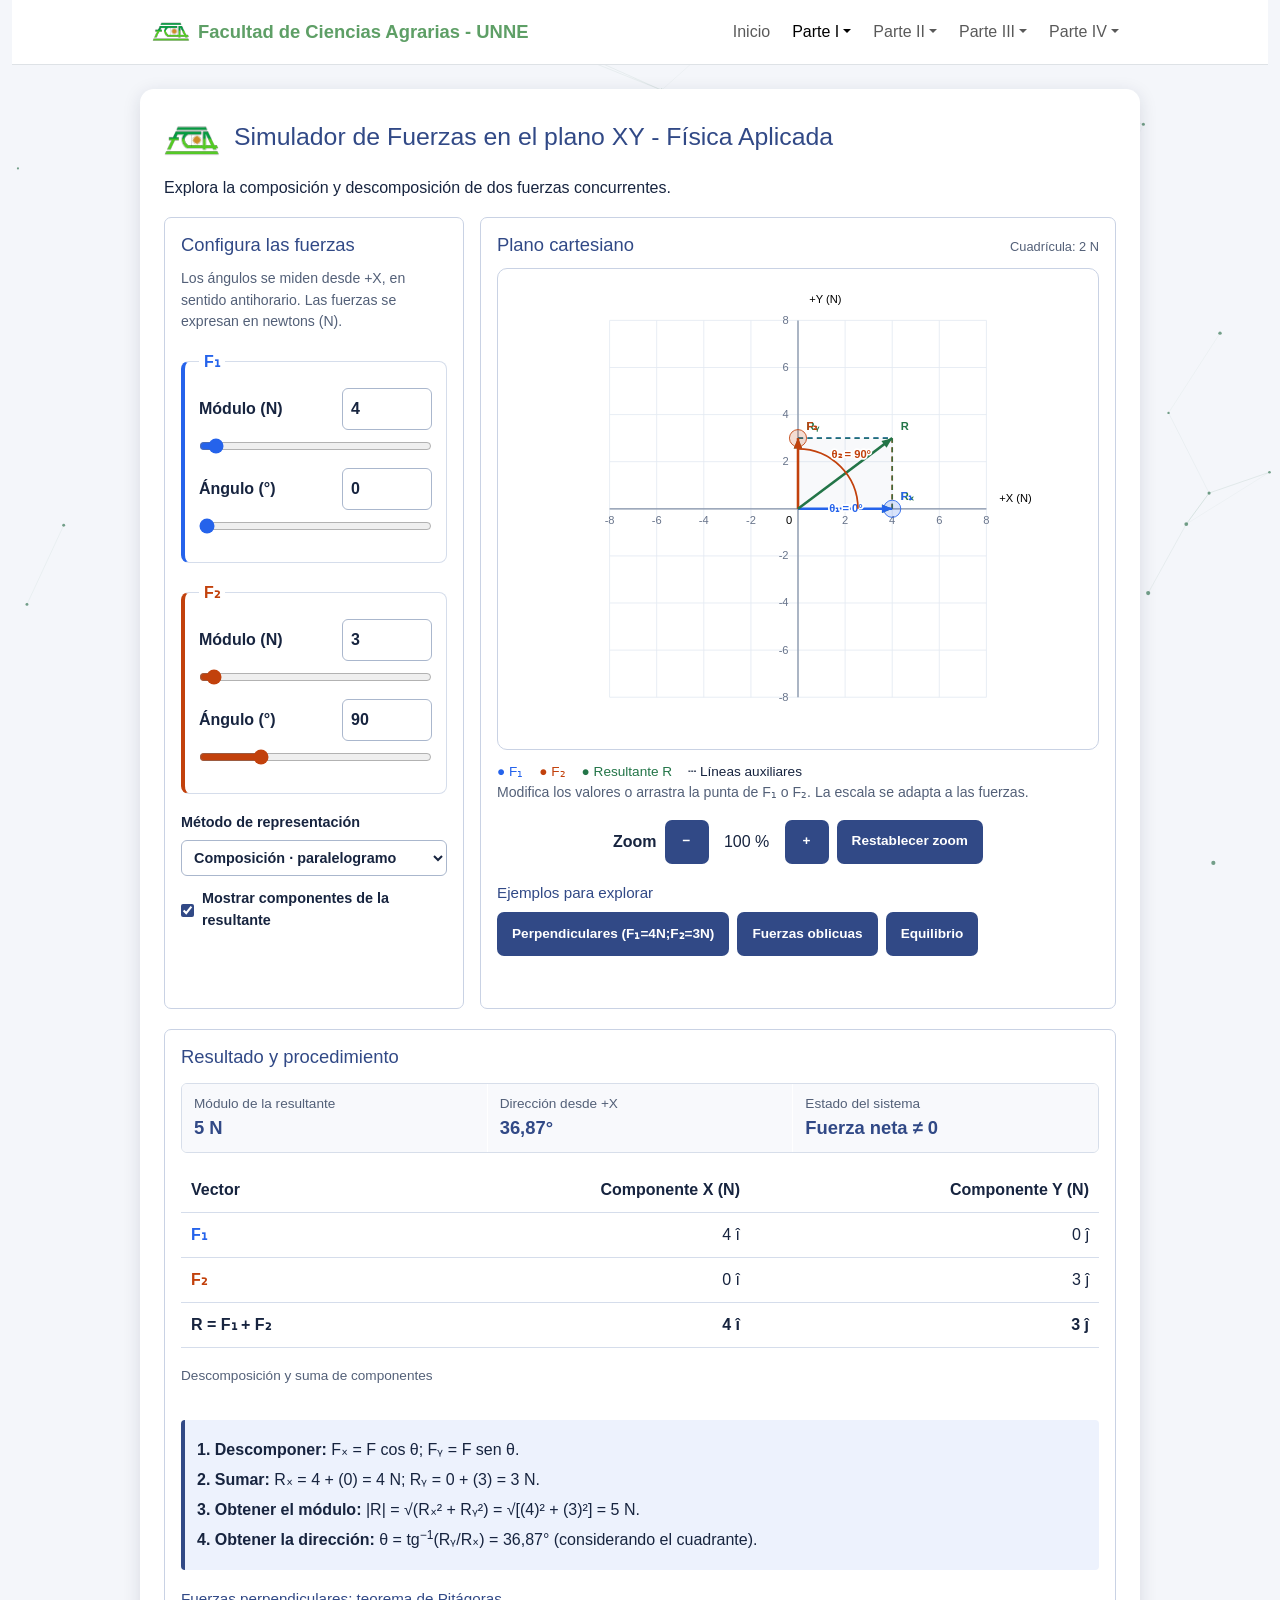
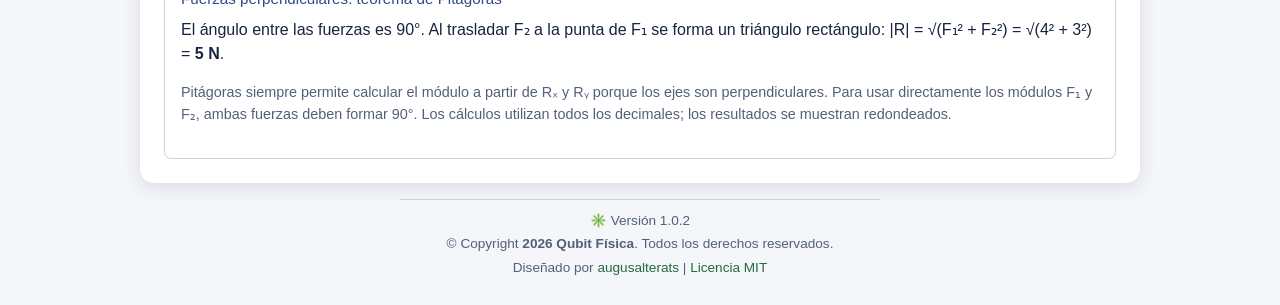
==== fuerzas.html @ 353f34c0 "fuerzas" ====
<!doctype html>
<html lang="es">
<head>
<meta charset="utf-8"><meta name="viewport" content="width=device-width, initial-scale=1">
<title>Fuerzas en el plano XY | Física Aplicada</title>
<link rel="icon" href="icoQubit.svg" type="image/svg+xml">
<meta name="description" content="Compone y descompone fuerzas concurrentes en el plano XY con un simulador interactivo de Física Aplicada.">
<link href="https://cdn.jsdelivr.net/npm/bootstrap@5.3.3/dist/css/bootstrap.min.css" rel="stylesheet">
<link rel="stylesheet" href="fuerzas.css">
<link rel="stylesheet" href="responsive.css">
</head>
<body>
<canvas id="particulas" aria-hidden="true"></canvas>
<nav class="navbar navbar-expand-xl bg-white border-bottom barra-sitio" aria-label="Navegación principal">
  <div class="container">
    <a class="navbar-brand d-flex align-items-center gap-2 fw-bold" href="index.html"><img src="logoQubit.svg" alt=""><span>Facultad de Ciencias Agrarias - UNNE</span></a>
    <button class="navbar-toggler" type="button" data-bs-toggle="collapse" data-bs-target="#menuPrincipal" aria-controls="menuPrincipal" aria-expanded="false" aria-label="Abrir o cerrar navegación">
        <span class="navbar-toggler-icon"></span>
      </button>
      <div class="collapse navbar-collapse" id="menuPrincipal">
      <div class="navbar-nav ms-auto gap-1">
      <a class="nav-link" href="index.html">Inicio</a>
      <div class="nav-item dropdown">
        <button class="nav-link dropdown-toggle active" type="button" data-bs-toggle="dropdown" aria-expanded="false">Parte I</button>
        <ul class="dropdown-menu menu-parte">
          <li><h6 class="dropdown-header titulo-parte">MECÁNICA</h6></li>
          <li><hr class="dropdown-divider"></li>
          <li><h6 class="dropdown-header">UNIDAD 1 - MEDICIONES</h6></li>
          <li><a class="dropdown-item" href="vernier.html">Calibre Vernier</a></li>
          <li><a class="dropdown-item" href="micrometro.html">Micrómetro</a></li>
          <li><a class="dropdown-item" href="pipeta.html">Pipeta graduada</a></li>
          <li><a class="dropdown-item" href="probeta.html">Probeta graduada</a></li>
          <li><hr class="dropdown-divider"></li>
          <li><h6 class="dropdown-header">UNIDAD 2 - ESTÁTICA</h6></li>
          <li><span class="dropdown-item active" aria-current="page">Fuerzas en el plano XY</span></li>
          <li><hr class="dropdown-divider"></li>
          <li><h6 class="dropdown-header">UNIDAD 3 - CINEMÁTICA</h6></li>
          <li><button class="dropdown-item" type="button" disabled>Próximamente</button></li>
          <li><hr class="dropdown-divider"></li>
          <li><h6 class="dropdown-header">UNIDAD 4 - DINÁMICA</h6></li>
          <li><button class="dropdown-item" type="button" disabled>Próximamente</button></li>
          <li><hr class="dropdown-divider"></li>
          <li><h6 class="dropdown-header">UNIDAD 5 - TRABAJO Y ENERGÍA</h6></li>
          <li><button class="dropdown-item" type="button" disabled>Próximamente</button></li>
        </ul>
      </div>
      <div class="nav-item dropdown">
        <button class="nav-link dropdown-toggle" type="button" data-bs-toggle="dropdown" aria-expanded="false">Parte II</button>
        <ul class="dropdown-menu menu-parte">
          <li><h6 class="dropdown-header titulo-parte">ESTÁTICA Y DINÁMICA DE LOS FLUIDOS</h6></li>
          <li><hr class="dropdown-divider"></li>
          <li><h6 class="dropdown-header">UNIDAD 6 - HIDROSTÁTICA</h6></li>
          <li><button class="dropdown-item" type="button" disabled>Próximamente</button></li>
          <li><hr class="dropdown-divider"></li>
          <li><h6 class="dropdown-header">UNIDAD 7 - HIDRODINÁMICA</h6></li>
          <li><button class="dropdown-item" type="button" disabled>Próximamente</button></li>
          <li><hr class="dropdown-divider"></li>
          <li><h6 class="dropdown-header">UNIDAD 8 - FENÓMENOS DE TRANSPORTE</h6></li>
          <li><button class="dropdown-item" type="button" disabled>Próximamente</button></li>
          <li><hr class="dropdown-divider"></li>
          <li><h6 class="dropdown-header">UNIDAD 9 - FENÓMENOS DE SUPERFICIE</h6></li>
          <li><button class="dropdown-item" type="button" disabled>Próximamente</button></li>
        </ul>
      </div>
      <div class="nav-item dropdown">
        <button class="nav-link dropdown-toggle" type="button" data-bs-toggle="dropdown" aria-expanded="false">Parte III</button>
        <ul class="dropdown-menu menu-parte">
          <li><h6 class="dropdown-header titulo-parte">CALOR Y TERMODINÁMICA</h6></li>
          <li><hr class="dropdown-divider"></li>
          <li><h6 class="dropdown-header">UNIDAD 10 - CALOR Y TEMPERATURA</h6></li>
          <li><button class="dropdown-item" type="button" disabled>Próximamente</button></li>
          <li><hr class="dropdown-divider"></li>
          <li><h6 class="dropdown-header">UNIDAD 11 - TRABAJO EN TERMODINÁMICA</h6></li>
          <li><button class="dropdown-item" type="button" disabled>Próximamente</button></li>
        </ul>
      </div>
      <div class="nav-item dropdown">
        <button class="nav-link dropdown-toggle" type="button" data-bs-toggle="dropdown" aria-expanded="false">Parte IV</button>
        <ul class="dropdown-menu menu-parte">
          <li><h6 class="dropdown-header titulo-parte">ELECTRICIDAD Y MAGNETISMO</h6></li>
          <li><hr class="dropdown-divider"></li>
          <li><h6 class="dropdown-header">UNIDAD 12 - CAMPO ELÉCTRICO</h6></li>
          <li><button class="dropdown-item" type="button" disabled>Próximamente</button></li>
          <li><hr class="dropdown-divider"></li>
          <li><h6 class="dropdown-header">UNIDAD 13 - CIRCUITOS DE CORRIENTE CONTINUA</h6></li>
          <li><button class="dropdown-item" type="button" disabled>Próximamente</button></li>
          <li><hr class="dropdown-divider"></li>
          <li><h6 class="dropdown-header">UNIDAD 14 - CAMPO MAGNÉTICO Y FEM INDUCIDA</h6></li>
          <li><button class="dropdown-item" type="button" disabled>Próximamente</button></li>
          <li><hr class="dropdown-divider"></li>
          <li><h6 class="dropdown-header">UNIDAD 15 - ONDAS Y ESPECTRO ELECTROMAGNÉTICO</h6></li>
          <li><button class="dropdown-item" type="button" disabled>Próximamente</button></li>
        </ul>
      </div>
    </div>
  </div>
    </div>
  </nav>
<div class="pantalla-carga" id="pantallaCarga" role="status" aria-live="polite">
  <img class="gif-qubit" src="qubit.gif" alt="Qubit">
  <span class="spinner" aria-hidden="true"></span>
  <span>Cargando simulador de fuerzas...</span>
</div>
<main inert>
<header class="encabezado"><img class="instrumento-icono" src="logoQubit.svg" alt=""><h1>Simulador de Fuerzas en el plano XY - Física Aplicada</h1></header>
<p>Explora la composición y descomposición de dos fuerzas concurrentes.</p>
<div class="layout">
<section class="panel controles" aria-label="Configuración de fuerzas">
<h2>Configura las fuerzas</h2><p>Los ángulos se miden desde +X, en sentido antihorario. Las fuerzas se expresan en newtons (N).</p>
<div id="controles"></div>
<label class="vista">Método de representación<select id="metodo"><option value="paralelogramo">Composición · paralelogramo</option><option value="componentes">Descomposición · componentes XY</option><option value="triangulo">Composición · punta a cola</option></select></label>
<label class="check"><input type="checkbox" id="componentes" checked> Mostrar componentes de la resultante</label>
<button id="restablecer" class="reiniciar">Restablecer</button>
</section>
<section class="panel grafico" aria-label="Representación gráfica">
<div class="cabecera"><h2>Plano cartesiano</h2><span id="escala"></span></div>
<svg id="plano" viewBox="0 0 700 560" role="img" aria-labelledby="tituloPlano descripcionPlano"><title id="tituloPlano">Suma vectorial de fuerzas</title><desc id="descripcionPlano">Fuerzas y resultante sobre los ejes X e Y.</desc></svg>

<div class="leyenda"><span class="f1">● F₁</span><span class="f2">● F₂</span><span class="r">● Resultante R</span><span>┄ Líneas auxiliares</span></div>
<p class="ayuda">Modifica los valores o arrastra la punta de F₁ o F₂. La escala se adapta a las fuerzas.</p>
<div class="zoom-controles" role="group" aria-label="Zoom del gráfico">
<span>Zoom</span>
<button type="button" id="zoomAlejar" aria-label="Alejar gráfico" aria-controls="plano">−</button>
<output id="zoomNivel" aria-live="polite">100 %</output>
<button type="button" id="zoomAcercar" aria-label="Acercar gráfico" aria-controls="plano">+</button>
<button type="button" id="zoomRestablecer" aria-controls="plano">Restablecer zoom</button>
</div>
<h3>Ejemplos para explorar</h3>
<div class="ejemplos"><button data-ejemplo="rectangulo">Perpendiculares (F₁=4N;F₂=3N)</button><button data-ejemplo="oblicuas">Fuerzas oblicuas</button><button data-ejemplo="equilibrio">Equilibrio</button></div>
</section>
</div>
<section class="panel resultados" aria-label="Resultados del cálculo"><h2>Resultado y procedimiento</h2><div id="resumen" class="resumen" aria-live="polite"></div><div class="tabla"><table><caption>Descomposición y suma de componentes</caption><thead><tr><th>Vector</th><th>Componente X (N)</th><th>Componente Y (N)</th></tr></thead><tbody id="tabla"></tbody></table></div><div id="procedimiento"></div></section>
</main>
<footer>
  <hr class="separador-version">
  <p><span class="icono-version">✳️</span> Versión <span data-app-version></span></p>
  <p>© Copyright <strong>2026 Qubit Física</strong>. Todos los derechos reservados.</p>
  <p>Diseñado por <a href="https://github.com/qubitfisica">augusalterats</a> | <a href="https://qubitfisica.com.ar/LICENSE.md">Licencia MIT</a></p>
</footer>
<script src="fuerzas.js"></script>
<script src="https://cdn.jsdelivr.net/npm/bootstrap@5.3.3/dist/js/bootstrap.bundle.min.js"></script>
<script src="particulas.js"></script>
<script src="version.js"></script>
<script>window.addEventListener('load', () => setTimeout(() => { document.querySelector('#pantallaCarga').classList.add('oculta'); document.querySelector('main').removeAttribute('inert'); }, 1000));</script>
</body></html>
---- fuerzas.css ----
:root{color-scheme:light;--tinta:#17243f;--azul:#314986;--verde:#236943;--linea:#d5ddeb;--f1:#2563eb;--f2:#c2410c;--r:#237548}*{box-sizing:border-box}body{margin:0;background:#f4f6fa;color:var(--tinta);font-family:Arial,sans-serif;line-height:1.5}a{color:var(--azul)}main{max-width:1180px;margin:32px auto;padding:0 20px}header{margin-bottom:24px}header p{color:#536078;margin:8px 0}.sobrelinea{color:var(--verde)!important;font-size:.8rem;font-weight:bold;letter-spacing:.08em}h1{font-size:clamp(1.8rem,4vw,2.5rem);color:var(--azul);margin:0}h2{font-size:1.2rem;margin:0 0 12px}h3{font-size:.95rem;margin:20px 0 10px}.layout{display:grid;grid-template-columns:330px 1fr;gap:20px}.panel{background:white;border:1px solid var(--linea);border-radius:12px;padding:22px;box-shadow:0 4px 16px #17243f06}.controles p,.ayuda{font-size:.88rem;color:#536078}.fuerza{border:1px solid var(--linea);border-left:4px solid var(--color);border-radius:8px;margin:18px 0;padding:14px;min-width:0}.fuerza legend{color:var(--color);font-weight:bold;padding:0 5px}.campo{display:flex;justify-content:space-between;align-items:center;gap:10px}.campo input{width:90px}input[type=number],select{border:1px solid #aab7cd;border-radius:6px;padding:8px;font:inherit;background:white;color:var(--tinta)}input[type=range]{width:100%;accent-color:var(--color);margin:8px 0 14px}select{width:100%;margin:7px 0 12px}.vista{font-weight:bold;font-size:.9rem}.check{display:flex;gap:8px;font-size:.9rem;align-items:center}.ejemplos{display:flex;flex-wrap:wrap;gap:8px}button{font:inherit;font-size:.85rem;background:#eef2f9;color:var(--azul);border:1px solid var(--linea);border-radius:6px;padding:8px 10px;cursor:pointer}button:hover{background:#dfe7f5}.reiniciar{margin-top:16px;background:white}button:focus-visible,input:focus-visible,select:focus-visible,a:focus-visible{outline:3px solid #a16207;outline-offset:3px}.cabecera{display:flex;justify-content:space-between;align-items:baseline;gap:10px}.cabecera span{font-size:.8rem;color:#536078}svg{width:100%;display:block;touch-action:none;user-select:none}svg text{font-family:Arial,sans-serif;font-size:13px}svg .punta{cursor:grab}svg .punta:active{cursor:grabbing}.leyenda{display:flex;flex-wrap:wrap;gap:16px;font-size:.85rem}.f1{color:var(--f1)}.f2{color:var(--f2)}.r{color:var(--r)}.resultados{margin-top:20px}.resumen{display:grid;grid-template-columns:repeat(3,1fr);gap:12px;margin:15px 0}.dato{background:#f4f7fb;padding:14px;border-radius:8px}.dato span{display:block;font-size:.85rem;color:#536078}.dato strong{font-size:1.3rem;color:var(--verde)}table{width:100%;border-collapse:collapse;text-align:right}th,td{padding:10px;border-bottom:1px solid var(--linea)}th:first-child,td:first-child{text-align:left}caption{text-align:left;color:#536078;font-size:.85rem;margin:10px 0}.tabla{overflow:auto}.formula{background:#edf5ef;border-left:4px solid var(--verde);padding:14px 18px;border-radius:4px;margin-top:16px}.formula p{margin:6px 0}.nota{color:#536078;font-size:.9rem}footer{text-align:center;color:#536078;font-size:.85rem;margin:24px 0}@media(max-width:850px){.layout{grid-template-columns:1fr}.controles #controles{display:grid;grid-template-columns:1fr 1fr;gap:12px}.fuerza{margin:10px 0}.panel{padding:16px}}@media(max-width:480px){main{padding:0 12px;margin-top:22px}.controles #controles{grid-template-columns:1fr}.resumen{grid-template-columns:1fr}.cabecera{display:block}th,td{padding:8px;font-size:.85rem}}

/* Estructura y marca compartidas con los demás simuladores. */
:root { --verde-marca-claro:#5e9f66; }
    body { margin:0; padding:0 12px 24px; font-family:Arial,sans-serif; background:#f4f6fa; color:#17243f; }
    #particulas { position:fixed; z-index:0; inset:0; display:block; width:100%; height:100%; pointer-events:none; }
    .pantalla-carga { position:fixed; inset:0; z-index:10; display:flex; flex-direction:column; align-items:center; justify-content:center; gap:18px; background:#f4f6fa; pointer-events:none; transition:opacity .35s, visibility .35s; }
    .pantalla-carga.oculta { opacity:0; visibility:hidden; }
    .gif-qubit { width:140px; height:140px; object-fit:contain; }
    .spinner { width:38px; height:38px; border:4px solid #c9d2e4; border-top-color:var(--azul); border-radius:50%; animation:girar .8s linear infinite; }
    @keyframes girar { to { transform:rotate(360deg); } }
    main { position:relative; z-index:1; max-width:1000px; margin:24px auto 0; background:white; padding:24px; border-radius:14px; box-shadow:0 4px 18px #14204220; }
    .barra-sitio { position:relative; z-index:11; }
    .barra-sitio .container { max-width:1000px; }
    .navbar-brand img { width:38px; height:38px; object-fit:contain; }
    .navbar-brand { color:var(--verde-marca-claro); transition:color .18s ease; }
    .navbar-brand:hover, .navbar-brand:focus { color:#3e7f49; }
    .barra-sitio .nav-link { border:1px solid transparent; border-radius:6px; transition:border-color .18s ease, box-shadow .18s ease; }
    .barra-sitio .nav-link:hover, .barra-sitio .nav-link:focus-visible { background:transparent; border-color:var(--azul); color:var(--azul); box-shadow:0 2px 7px #17243f24; }
    .encabezado { display:flex; align-items:center; gap:14px; margin-bottom:8px; }
    .instrumento-icono { display:block; width:56px; height:56px; flex:0 0 56px; object-fit:contain; }
    h1 { margin:0 0 8px; color:var(--azul); font-size:1.55rem; }
    main > p { margin:7px 0 18px; line-height:1.4; }
    footer { position:relative; z-index:1; max-width:1000px; margin:16px auto 0; color:#536078; text-align:center; font-size:.85rem; line-height:1.6; }
    footer p { margin:2px 0; }
    .separador-version { width:min(480px,85%); margin:10px auto; border:0; border-top:1px solid #c9d2e4; opacity:1; }
    .icono-version { color:var(--azul); }
    footer a { color:#236943; text-decoration:none; }

header { margin-bottom:8px; }
.layout { grid-template-columns:300px minmax(0,1fr); gap:16px; }
.panel { min-width:0; padding:16px; border-color:#c9d2e4; border-radius:7px; box-shadow:none; }
h2 { color:var(--azul); font-size:1.15rem; }
h3 { color:var(--azul); }
main button { border:0; padding:10px 15px; border-radius:7px; color:white; background:var(--azul); font-weight:bold; min-height:44px; }
main button:hover { background:#213665; }
label { font-weight:bold; }
input[type=checkbox] { accent-color:var(--azul); }
.fuerza legend { float:none; width:auto; font-size:1rem; margin:0; }
#plano { border:1px solid #c9d2e4; border-radius:10px; background:#fff; margin-bottom:12px; }
.resumen { gap:1px; border:1px solid #d7deea; border-radius:6px; overflow:hidden; }
.dato { background:#f8f9fc; border-radius:0; padding:10px 12px; }
.dato strong { color:var(--azul); font-size:1.15rem; }
.formula { background:#edf2fd; border-left-color:var(--azul); padding:12px; }
.menu-parte { max-width:calc(100vw - 24px); max-height:70vh; overflow-y:auto; }
.menu-parte .dropdown-header { white-space:normal; overflow-wrap:anywhere; }
.menu-parte .titulo-parte { color:var(--azul); font-weight:700; }
@media(max-width:850px) { .layout { grid-template-columns:1fr; } }
@media(max-width:600px) {
  body { padding:0 12px 16px; }
  main { margin-top:16px; padding:16px; }
  .instrumento-icono { width:46px; height:46px; flex-basis:46px; }
  h1 { font-size:1.25rem; }
  .panel { padding:12px; }
}
@media(prefers-reduced-motion:reduce) {
  .pantalla-carga { transition:none; }
  .spinner { animation:none; }
}

.zoom-controles { display:flex; align-items:center; justify-content:center; flex-wrap:wrap; gap:8px; margin-bottom:16px; }
.zoom-controles output { min-width:60px; text-align:center; font-variant-numeric:tabular-nums; }
.zoom-controles button:disabled { opacity:.45; cursor:default; }
#plano { aspect-ratio:5 / 4; }

/* Ángulos de cada fuerza: el borde blanco mantiene legibles las etiquetas. */
#plano .etiqueta-angulo {
  font-weight:bold;
  paint-order:stroke;
  stroke:white;
  stroke-width:4px;
  stroke-linejoin:round;
}
---- responsive.css ----
/* Shared navigation and mobile layout for all three pages. */
.barra-sitio .container { gap: 12px; }
.barra-sitio .navbar-brand {
  min-width: 0;
  margin-right: 0;
  white-space: normal;
  font-size: clamp(.9rem, 2.4vw, 1.15rem);
  line-height: 1.3;
}
.barra-sitio .navbar-brand img { flex-shrink: 0; }
.barra-sitio .navbar-brand span { overflow-wrap: anywhere; }
.barra-sitio .navbar-toggler {
  flex-shrink: 0;
  min-width: 44px;
  min-height: 44px;
  padding: 6px 8px;
  background: transparent;
}
.barra-sitio .nav-link { min-height: 44px; padding: 10px 12px; text-align: left; }
.barra-sitio .dropdown-item { min-height: 44px; white-space: normal; overflow-wrap: anywhere; }
.barra-sitio .dropdown-menu { width: min(350px, calc(100vw - 48px)); }
.barra-sitio .navbar-nav > .dropdown:last-child .dropdown-menu { right: 0; left: auto; }
main, .encabezado h1, fieldset { min-width: 0; }
.control-grupo { display: flex; align-items: center; gap: 10px; min-width: 0; }
.control-grupo > label { flex-shrink: 0; }
footer, .nota, #lectura { overflow-wrap: anywhere; }
.zoom-instrumento { min-width: 0; margin-bottom: 16px; }
.zoom-controles { display: flex; flex-wrap: wrap; align-items: center; gap: 8px; }
.zoom-controles > span { font-weight: bold; }
.zoom-controles button { min-width: 44px; min-height: 44px; }
.zoom-controles button:disabled { opacity: .45; cursor: default; }
.zoom-controles button:focus-visible, .escala-ventana:focus-visible { outline: 3px solid #c2410c; outline-offset: 2px; }
.zoom-nivel { min-width: 65px; text-align: center; font-weight: bold; }
.zoom-ayuda { margin: 8px 0; color: #536078; font-size: .9rem; }
.escala-ventana { width: 100%; overflow-x: auto; border: 1px solid #c9d2e4; border-radius: 8px; }
.escala-ventana canvas { max-width: none; border: 0; border-radius: 0; }
.zoom-instrumento[data-zoom-eje="vertical"] .escala-ventana { aspect-ratio: 1000 / 760; overflow: auto; }
.zoom-recorrido { display: block; margin-top: 8px; }
.zoom-recorrido[hidden] { display: none; }
.zoom-recorrido input[type="range"] { display: block; width: 100%; min-height: 44px; }

@media (max-width: 1199.98px) {
  .barra-sitio .navbar-brand { flex: 1; }
  .barra-sitio .navbar-collapse { flex-basis: 100%; }
  .barra-sitio .navbar-nav { padding-top: 8px; border-top: 1px solid #c9d2e4; }
  .barra-sitio .dropdown-menu {
    width: 100%;
    max-width: 100%;
    max-height: 55vh;
    max-height: 55dvh;
    margin-top: 4px;
  }
}

@media (max-width: 600px) {
  .barra-sitio .container { padding-inline: 0; gap: 8px; }
  .barra-sitio .navbar-brand img { width: 32px; height: 32px; }
  .opcion { padding: 20px; }
  .abrir { min-height: 44px; }
  .encabezado { align-items: flex-start; gap: 10px; }
  #panel { display: grid; grid-template-columns: minmax(0, 1fr) minmax(0, 1fr); gap: 12px; }
  #panel > button, #panel > output { grid-column: 1 / -1; }
  #panel > .control-grupo { grid-column: 1 / -1; display: grid; grid-template-columns: minmax(0, 1fr) minmax(0, 1fr); gap: 12px; }
  .control-grupo > label { align-self: center; }
  #panel input[type="range"] { width: 100%; min-width: 0; min-height: 44px; }
  #panel .form-select { width: 100% !important; min-width: 0; min-height: 44px; }
  #lectura { width: 100%; margin-left: 0; font-size: 1rem; }
  fieldset label { min-height: 44px; }
  fieldset input[type="checkbox"] { flex-shrink: 0; width: 18px; height: 18px; }
  .ecuacion { font-size: 1rem; }
  code { white-space: normal; overflow-wrap: anywhere; }
}
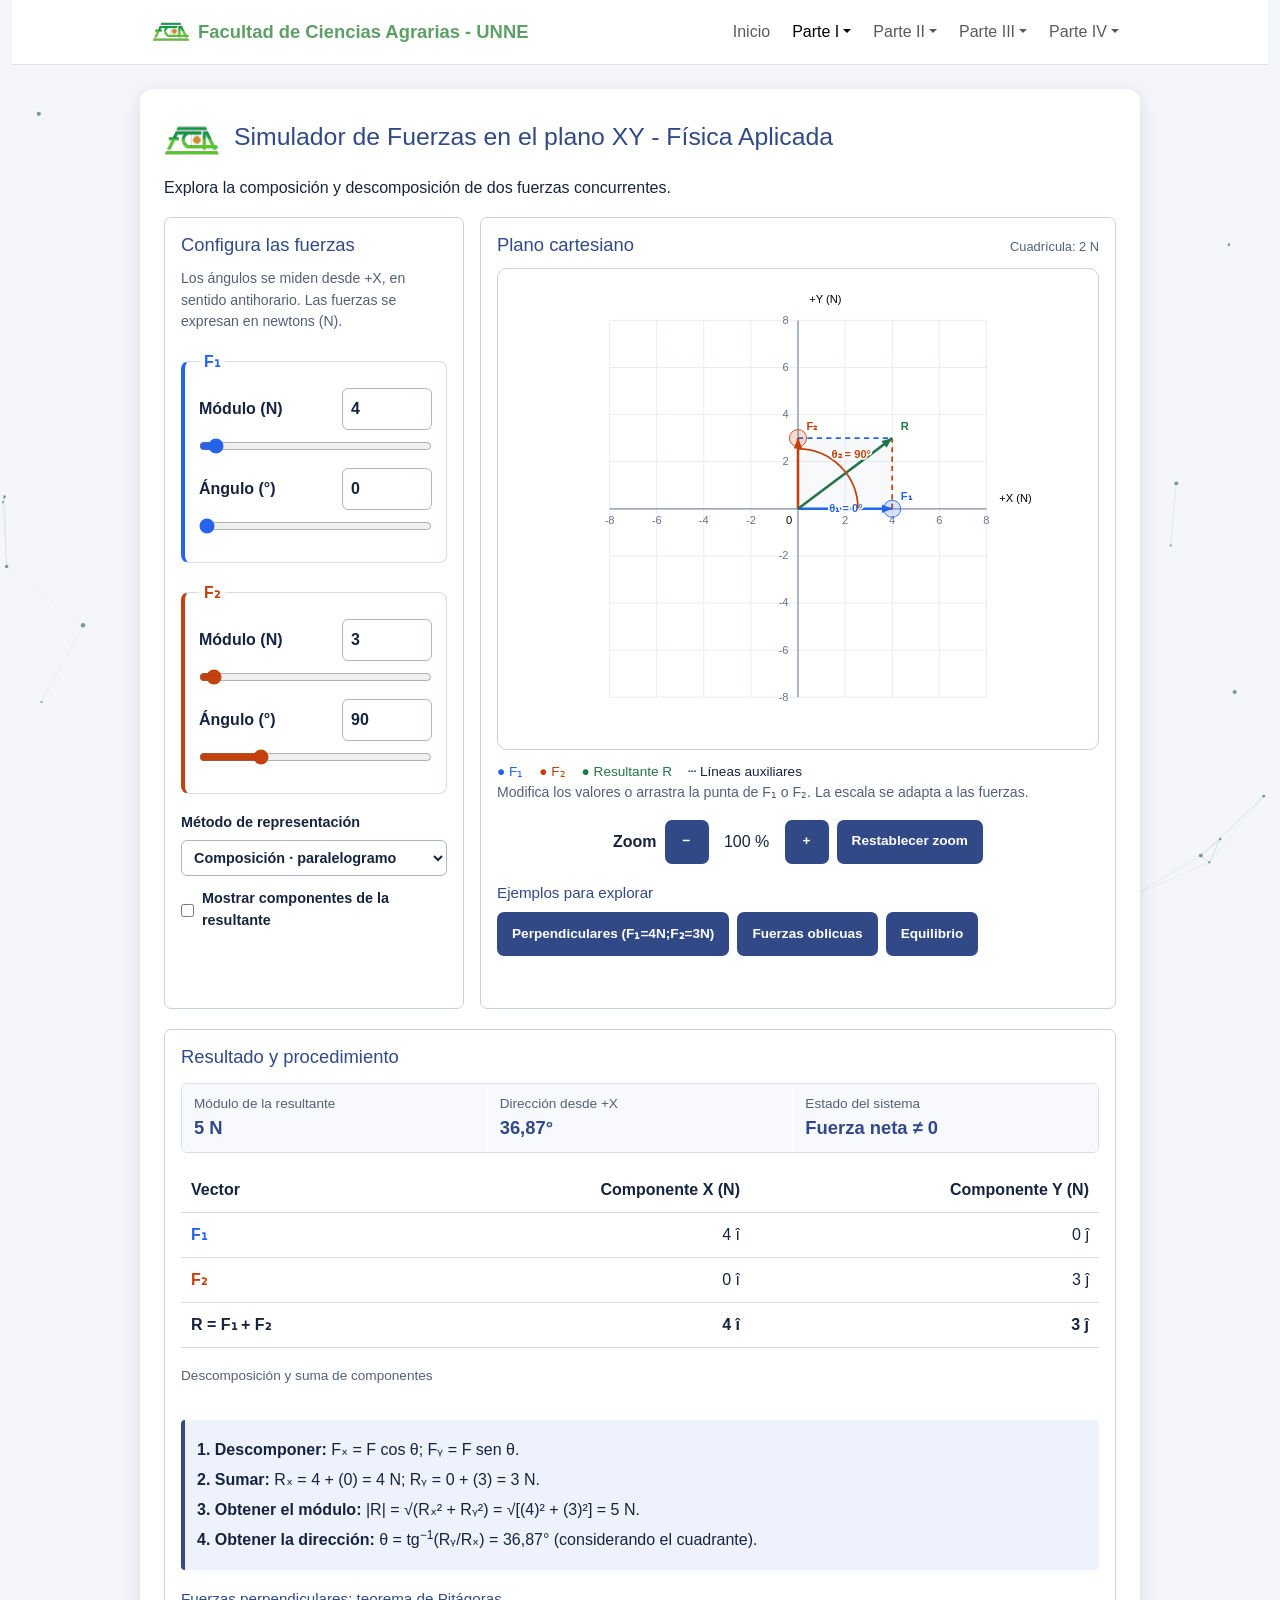
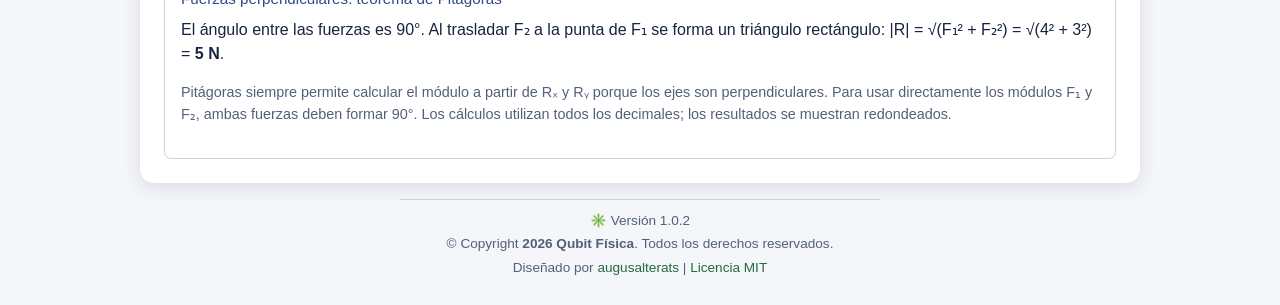
==== commit d5be24d1: "commit 01" ====
--- a/fuerzas.html
+++ b/fuerzas.html
@@ -109,7 +109,7 @@
 <h2>Configura las fuerzas</h2><p>Los ángulos se miden desde +X, en sentido antihorario. Las fuerzas se expresan en newtons (N).</p>
 <div id="controles"></div>
 <label class="vista">Método de representación<select id="metodo"><option value="paralelogramo">Composición · paralelogramo</option><option value="componentes">Descomposición · componentes XY</option><option value="triangulo">Composición · punta a cola</option></select></label>
-<label class="check"><input type="checkbox" id="componentes" checked> Mostrar componentes de la resultante</label>
+<label class="check"><input type="checkbox" id="componentes"> Mostrar componentes de la resultante</label>
 <button id="restablecer" class="reiniciar">Restablecer</button>
 </section>
 <section class="panel grafico" aria-label="Representación gráfica">
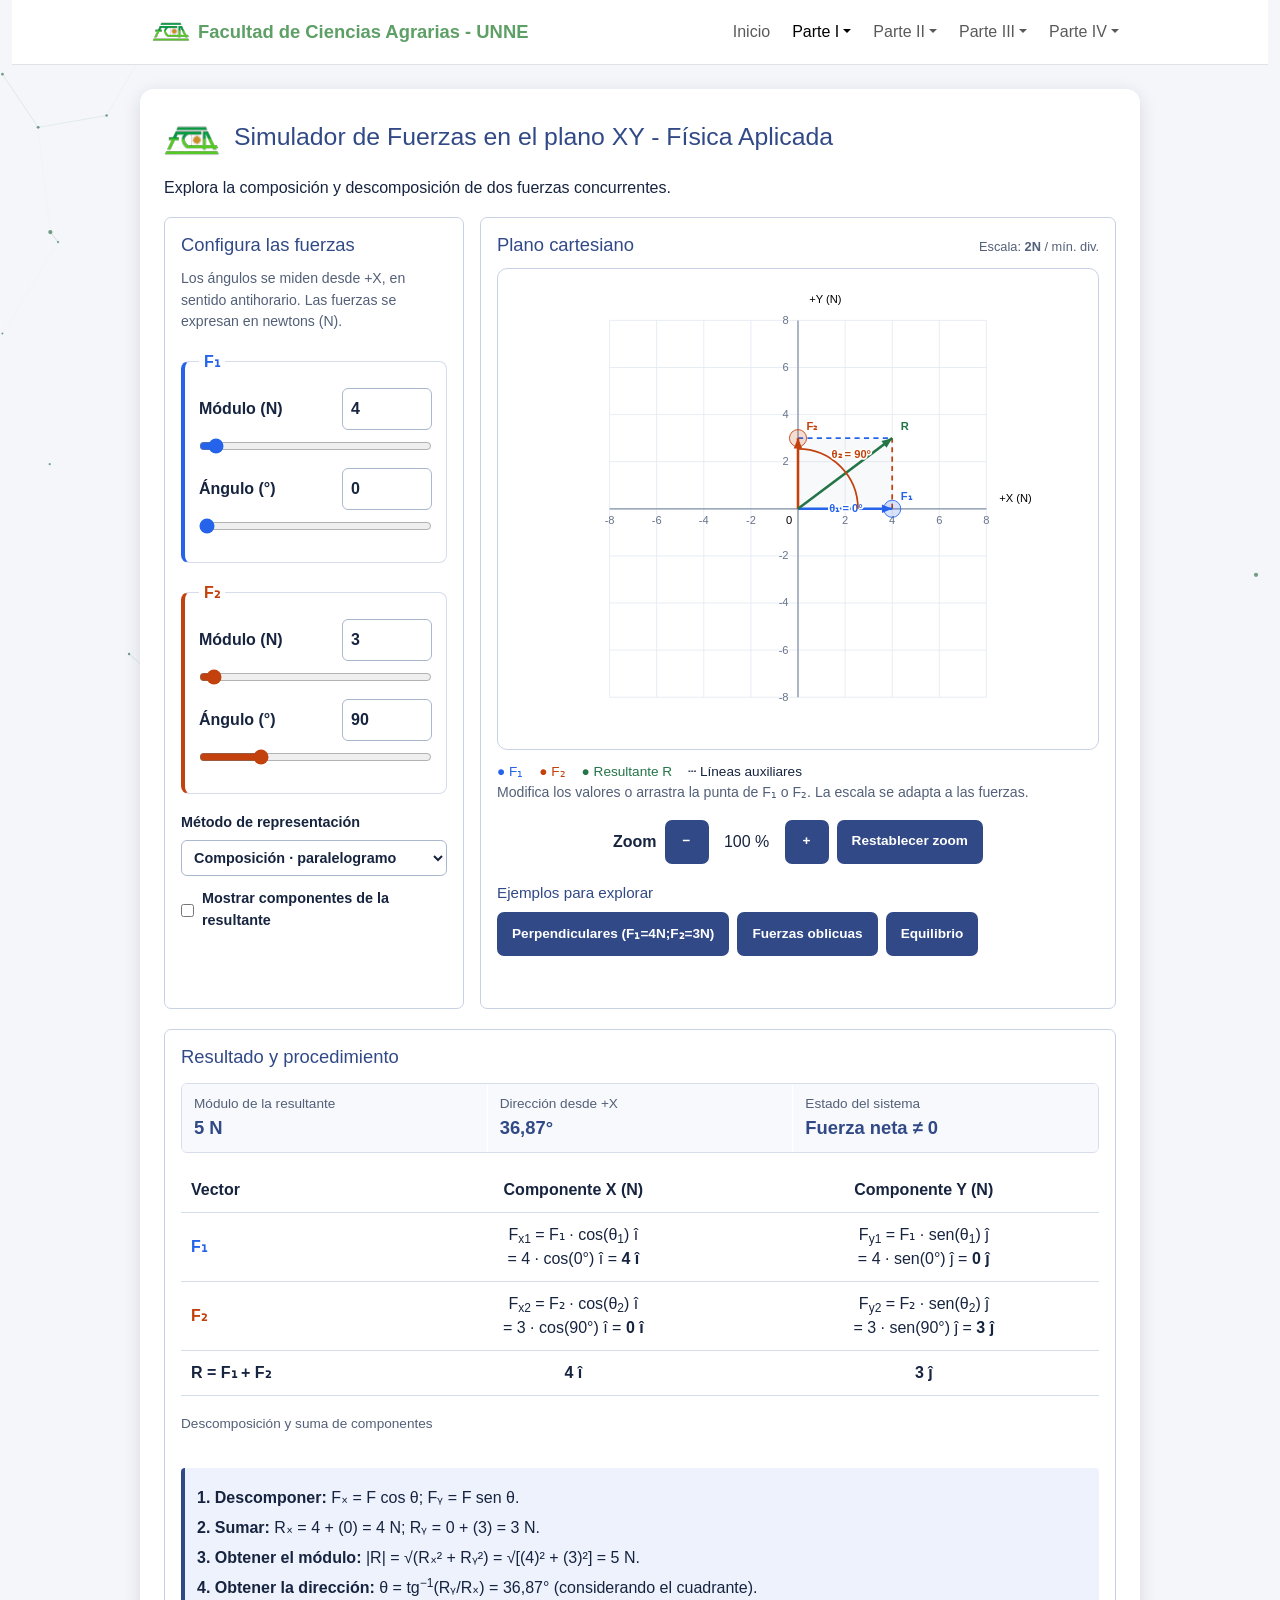
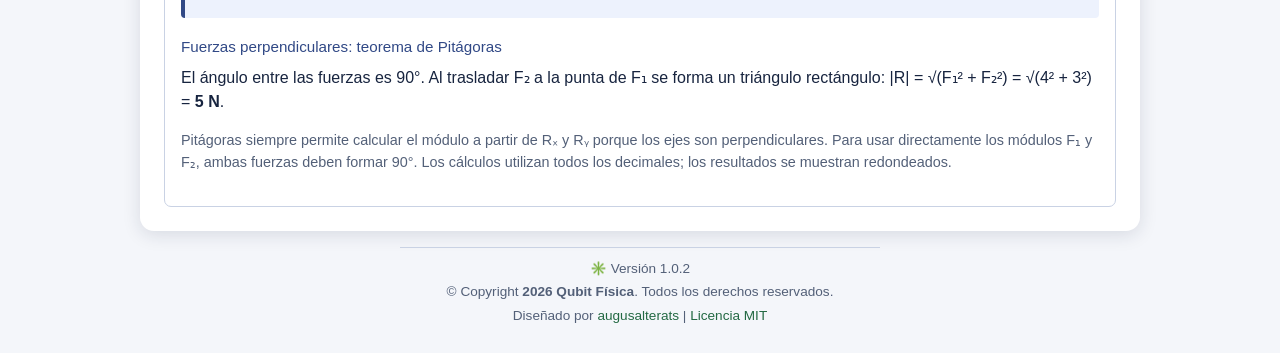
==== commit 896d6df2: "commit 01" ====
--- a/fuerzas.html
+++ b/fuerzas.html
@@ -33,6 +33,7 @@
           <li><hr class="dropdown-divider"></li>
           <li><h6 class="dropdown-header">UNIDAD 2 - ESTÁTICA</h6></li>
           <li><span class="dropdown-item active" aria-current="page">Fuerzas en el plano XY</span></li>
+          <li><a class="dropdown-item" href="torque.html">Torque o momento de una fuerza</a></li>
           <li><hr class="dropdown-divider"></li>
           <li><h6 class="dropdown-header">UNIDAD 3 - CINEMÁTICA</h6></li>
           <li><button class="dropdown-item" type="button" disabled>Próximamente</button></li>
@@ -108,7 +109,7 @@
 <section class="panel controles" aria-label="Configuración de fuerzas">
 <h2>Configura las fuerzas</h2><p>Los ángulos se miden desde +X, en sentido antihorario. Las fuerzas se expresan en newtons (N).</p>
 <div id="controles"></div>
-<label class="vista">Método de representación<select id="metodo"><option value="paralelogramo">Composición · paralelogramo</option><option value="componentes">Descomposición · componentes XY</option><option value="triangulo">Composición · punta a cola</option></select></label>
+<label class="vista">Método de representación<select id="metodo"><option value="paralelogramo">Composición · paralelogramo</option><option value="componentes">Descomposición · componentes XY</option><option value="triangulo">Composición · del polígono</option></select></label>
 <label class="check"><input type="checkbox" id="componentes"> Mostrar componentes de la resultante</label>
 <button id="restablecer" class="reiniciar">Restablecer</button>
 </section>
--- a/fuerzas.css
+++ b/fuerzas.css
@@ -1,4 +1,4 @@
-:root{color-scheme:light;--tinta:#17243f;--azul:#314986;--verde:#236943;--linea:#d5ddeb;--f1:#2563eb;--f2:#c2410c;--r:#237548}*{box-sizing:border-box}body{margin:0;background:#f4f6fa;color:var(--tinta);font-family:Arial,sans-serif;line-height:1.5}a{color:var(--azul)}main{max-width:1180px;margin:32px auto;padding:0 20px}header{margin-bottom:24px}header p{color:#536078;margin:8px 0}.sobrelinea{color:var(--verde)!important;font-size:.8rem;font-weight:bold;letter-spacing:.08em}h1{font-size:clamp(1.8rem,4vw,2.5rem);color:var(--azul);margin:0}h2{font-size:1.2rem;margin:0 0 12px}h3{font-size:.95rem;margin:20px 0 10px}.layout{display:grid;grid-template-columns:330px 1fr;gap:20px}.panel{background:white;border:1px solid var(--linea);border-radius:12px;padding:22px;box-shadow:0 4px 16px #17243f06}.controles p,.ayuda{font-size:.88rem;color:#536078}.fuerza{border:1px solid var(--linea);border-left:4px solid var(--color);border-radius:8px;margin:18px 0;padding:14px;min-width:0}.fuerza legend{color:var(--color);font-weight:bold;padding:0 5px}.campo{display:flex;justify-content:space-between;align-items:center;gap:10px}.campo input{width:90px}input[type=number],select{border:1px solid #aab7cd;border-radius:6px;padding:8px;font:inherit;background:white;color:var(--tinta)}input[type=range]{width:100%;accent-color:var(--color);margin:8px 0 14px}select{width:100%;margin:7px 0 12px}.vista{font-weight:bold;font-size:.9rem}.check{display:flex;gap:8px;font-size:.9rem;align-items:center}.ejemplos{display:flex;flex-wrap:wrap;gap:8px}button{font:inherit;font-size:.85rem;background:#eef2f9;color:var(--azul);border:1px solid var(--linea);border-radius:6px;padding:8px 10px;cursor:pointer}button:hover{background:#dfe7f5}.reiniciar{margin-top:16px;background:white}button:focus-visible,input:focus-visible,select:focus-visible,a:focus-visible{outline:3px solid #a16207;outline-offset:3px}.cabecera{display:flex;justify-content:space-between;align-items:baseline;gap:10px}.cabecera span{font-size:.8rem;color:#536078}svg{width:100%;display:block;touch-action:none;user-select:none}svg text{font-family:Arial,sans-serif;font-size:13px}svg .punta{cursor:grab}svg .punta:active{cursor:grabbing}.leyenda{display:flex;flex-wrap:wrap;gap:16px;font-size:.85rem}.f1{color:var(--f1)}.f2{color:var(--f2)}.r{color:var(--r)}.resultados{margin-top:20px}.resumen{display:grid;grid-template-columns:repeat(3,1fr);gap:12px;margin:15px 0}.dato{background:#f4f7fb;padding:14px;border-radius:8px}.dato span{display:block;font-size:.85rem;color:#536078}.dato strong{font-size:1.3rem;color:var(--verde)}table{width:100%;border-collapse:collapse;text-align:right}th,td{padding:10px;border-bottom:1px solid var(--linea)}th:first-child,td:first-child{text-align:left}caption{text-align:left;color:#536078;font-size:.85rem;margin:10px 0}.tabla{overflow:auto}.formula{background:#edf5ef;border-left:4px solid var(--verde);padding:14px 18px;border-radius:4px;margin-top:16px}.formula p{margin:6px 0}.nota{color:#536078;font-size:.9rem}footer{text-align:center;color:#536078;font-size:.85rem;margin:24px 0}@media(max-width:850px){.layout{grid-template-columns:1fr}.controles #controles{display:grid;grid-template-columns:1fr 1fr;gap:12px}.fuerza{margin:10px 0}.panel{padding:16px}}@media(max-width:480px){main{padding:0 12px;margin-top:22px}.controles #controles{grid-template-columns:1fr}.resumen{grid-template-columns:1fr}.cabecera{display:block}th,td{padding:8px;font-size:.85rem}}
+:root{color-scheme:light;--tinta:#17243f;--azul:#314986;--verde:#236943;--linea:#d5ddeb;--f1:#2563eb;--f2:#c2410c;--r:#237548}*{box-sizing:border-box}body{margin:0;background:#f4f6fa;color:var(--tinta);font-family:Arial,sans-serif;line-height:1.5}a{color:var(--azul)}main{max-width:1180px;margin:32px auto;padding:0 20px}header{margin-bottom:24px}header p{color:#536078;margin:8px 0}.sobrelinea{color:var(--verde)!important;font-size:.8rem;font-weight:bold;letter-spacing:.08em}h1{font-size:clamp(1.8rem,4vw,2.5rem);color:var(--azul);margin:0}h2{font-size:1.2rem;margin:0 0 12px}h3{font-size:.95rem;margin:20px 0 10px}.layout{display:grid;grid-template-columns:330px 1fr;gap:20px}.panel{background:white;border:1px solid var(--linea);border-radius:12px;padding:22px;box-shadow:0 4px 16px #17243f06}.controles p,.ayuda{font-size:.88rem;color:#536078}.fuerza{border:1px solid var(--linea);border-left:4px solid var(--color);border-radius:8px;margin:18px 0;padding:14px;min-width:0}.fuerza legend{color:var(--color);font-weight:bold;padding:0 5px}.campo{display:flex;justify-content:space-between;align-items:center;gap:10px}.campo input{width:90px}input[type=number],select{border:1px solid #aab7cd;border-radius:6px;padding:8px;font:inherit;background:white;color:var(--tinta)}input[type=range]{width:100%;accent-color:var(--color);margin:8px 0 14px}select{width:100%;margin:7px 0 12px}.vista{font-weight:bold;font-size:.9rem}.check{display:flex;gap:8px;font-size:.9rem;align-items:center}.ejemplos{display:flex;flex-wrap:wrap;gap:8px}button{font:inherit;font-size:.85rem;background:#eef2f9;color:var(--azul);border:1px solid var(--linea);border-radius:6px;padding:8px 10px;cursor:pointer}button:hover{background:#dfe7f5}.reiniciar{margin-top:16px;background:white}button:focus-visible,input:focus-visible,select:focus-visible,a:focus-visible{outline:3px solid #a16207;outline-offset:3px}.cabecera{display:flex;justify-content:space-between;align-items:baseline;gap:10px}.cabecera span{font-size:.8rem;color:#536078}svg{width:100%;display:block;touch-action:none;user-select:none}svg text{font-family:Arial,sans-serif;font-size:13px}svg .punta{cursor:grab}svg .punta:active{cursor:grabbing}.leyenda{display:flex;flex-wrap:wrap;gap:16px;font-size:.85rem}.f1{color:var(--f1)}.f2{color:var(--f2)}.r{color:var(--r)}.resultados{margin-top:20px}.resumen{display:grid;grid-template-columns:repeat(3,1fr);gap:12px;margin:15px 0}.dato{background:#f4f7fb;padding:14px;border-radius:8px}.dato > span{display:block;font-size:.85rem;color:#536078}.dato strong{font-size:1.3rem;color:var(--verde)}table{width:100%;border-collapse:collapse;text-align:right}th,td{padding:10px;border-bottom:1px solid var(--linea)}th:first-child,td:first-child{text-align:left}caption{text-align:left;color:#536078;font-size:.85rem;margin:10px 0}.tabla{overflow:auto}.formula{background:#edf5ef;border-left:4px solid var(--verde);padding:14px 18px;border-radius:4px;margin-top:16px}.formula p{margin:6px 0}.nota{color:#536078;font-size:.9rem}footer{text-align:center;color:#536078;font-size:.85rem;margin:24px 0}@media(max-width:850px){.layout{grid-template-columns:1fr}.controles #controles{display:grid;grid-template-columns:1fr 1fr;gap:12px}.fuerza{margin:10px 0}.panel{padding:16px}}@media(max-width:480px){main{padding:0 12px;margin-top:22px}.controles #controles{grid-template-columns:1fr}.resumen{grid-template-columns:1fr}.cabecera{display:block}th,td{padding:8px;font-size:.85rem}}
 
 /* Estructura y marca compartidas con los demás simuladores. */
 :root { --verde-marca-claro:#5e9f66; }
@@ -7,7 +7,7 @@
     .pantalla-carga { position:fixed; inset:0; z-index:10; display:flex; flex-direction:column; align-items:center; justify-content:center; gap:18px; background:#f4f6fa; pointer-events:none; transition:opacity .35s, visibility .35s; }
     .pantalla-carga.oculta { opacity:0; visibility:hidden; }
     .gif-qubit { width:140px; height:140px; object-fit:contain; }
-    .spinner { width:38px; height:38px; border:4px solid #c9d2e4; border-top-color:var(--azul); border-radius:50%; animation:girar .8s linear infinite; }
+    .spinner { width:38px; height:38px; border:4px solid #c9d2e4; border-top-color:#81c784; border-radius:50%; animation:girar .8s linear infinite; }
     @keyframes girar { to { transform:rotate(360deg); } }
     main { position:relative; z-index:1; max-width:1000px; margin:24px auto 0; background:white; padding:24px; border-radius:14px; box-shadow:0 4px 18px #14204220; }
     .barra-sitio { position:relative; z-index:11; }
@@ -60,8 +60,11 @@
 
 .zoom-controles { display:flex; align-items:center; justify-content:center; flex-wrap:wrap; gap:8px; margin-bottom:16px; }
 .zoom-controles output { min-width:60px; text-align:center; font-variant-numeric:tabular-nums; }
+.tabla th:nth-child(2), .tabla th:nth-child(3),
+.tabla td:nth-child(2), .tabla td:nth-child(3) { text-align:center; }
 .zoom-controles button:disabled { opacity:.45; cursor:default; }
-#plano { aspect-ratio:5 / 4; }
+#plano { aspect-ratio:5 / 4; touch-action:none; cursor:grab; }
+#plano:active { cursor:grabbing; }
 
 /* Ángulos de cada fuerza: el borde blanco mantiene legibles las etiquetas. */
 #plano .etiqueta-angulo {
